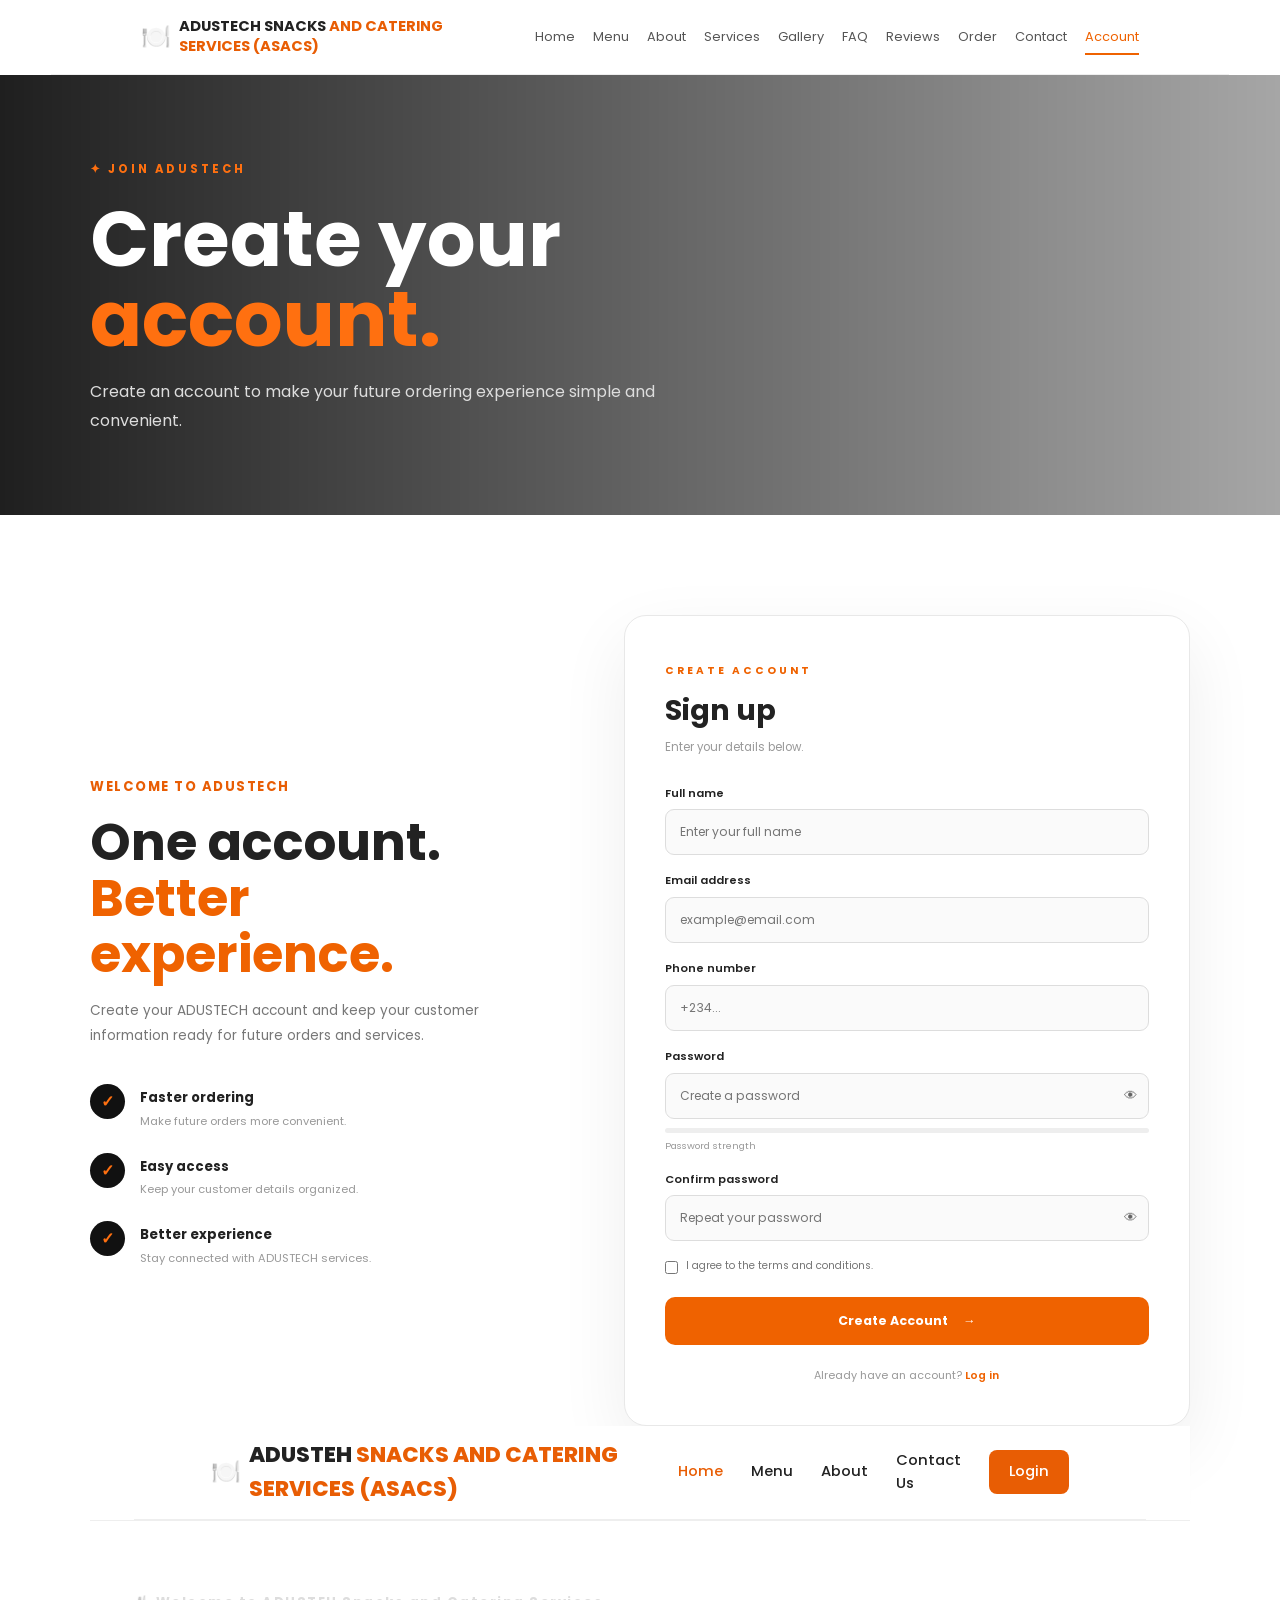
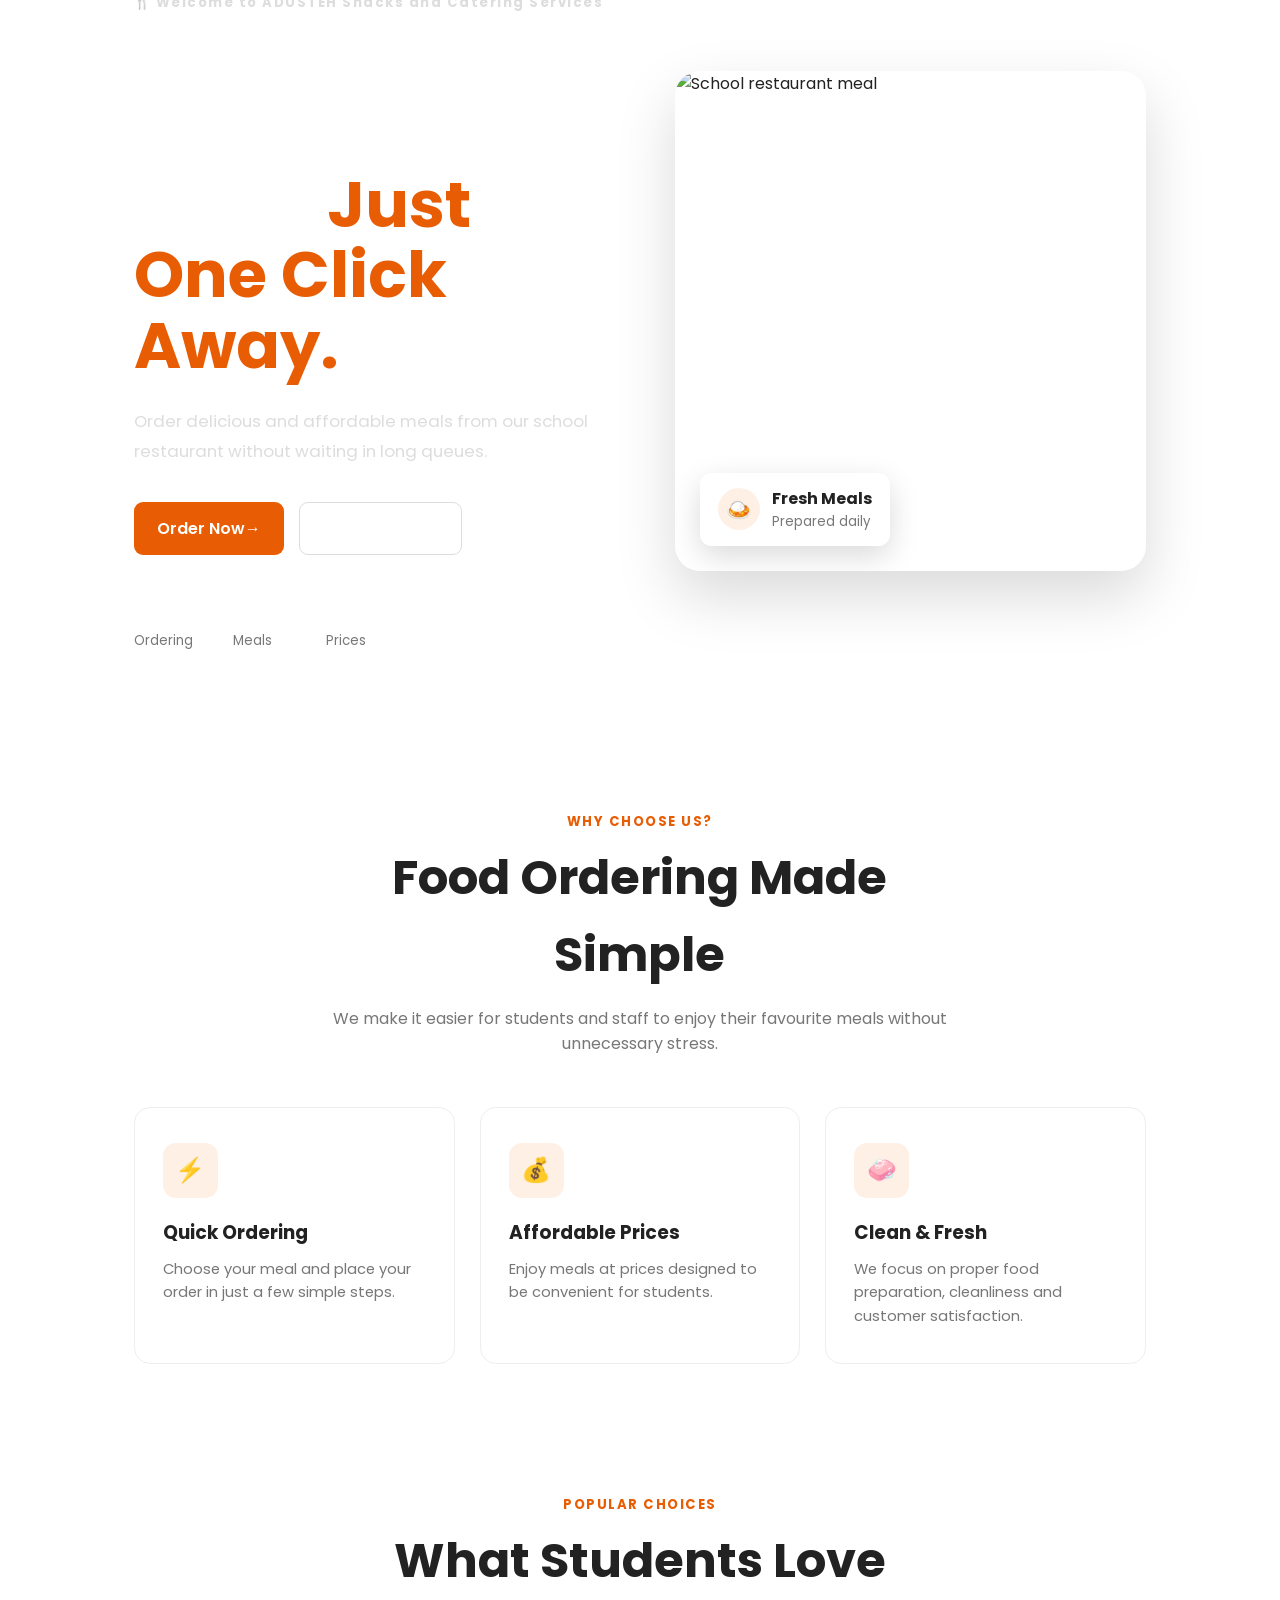
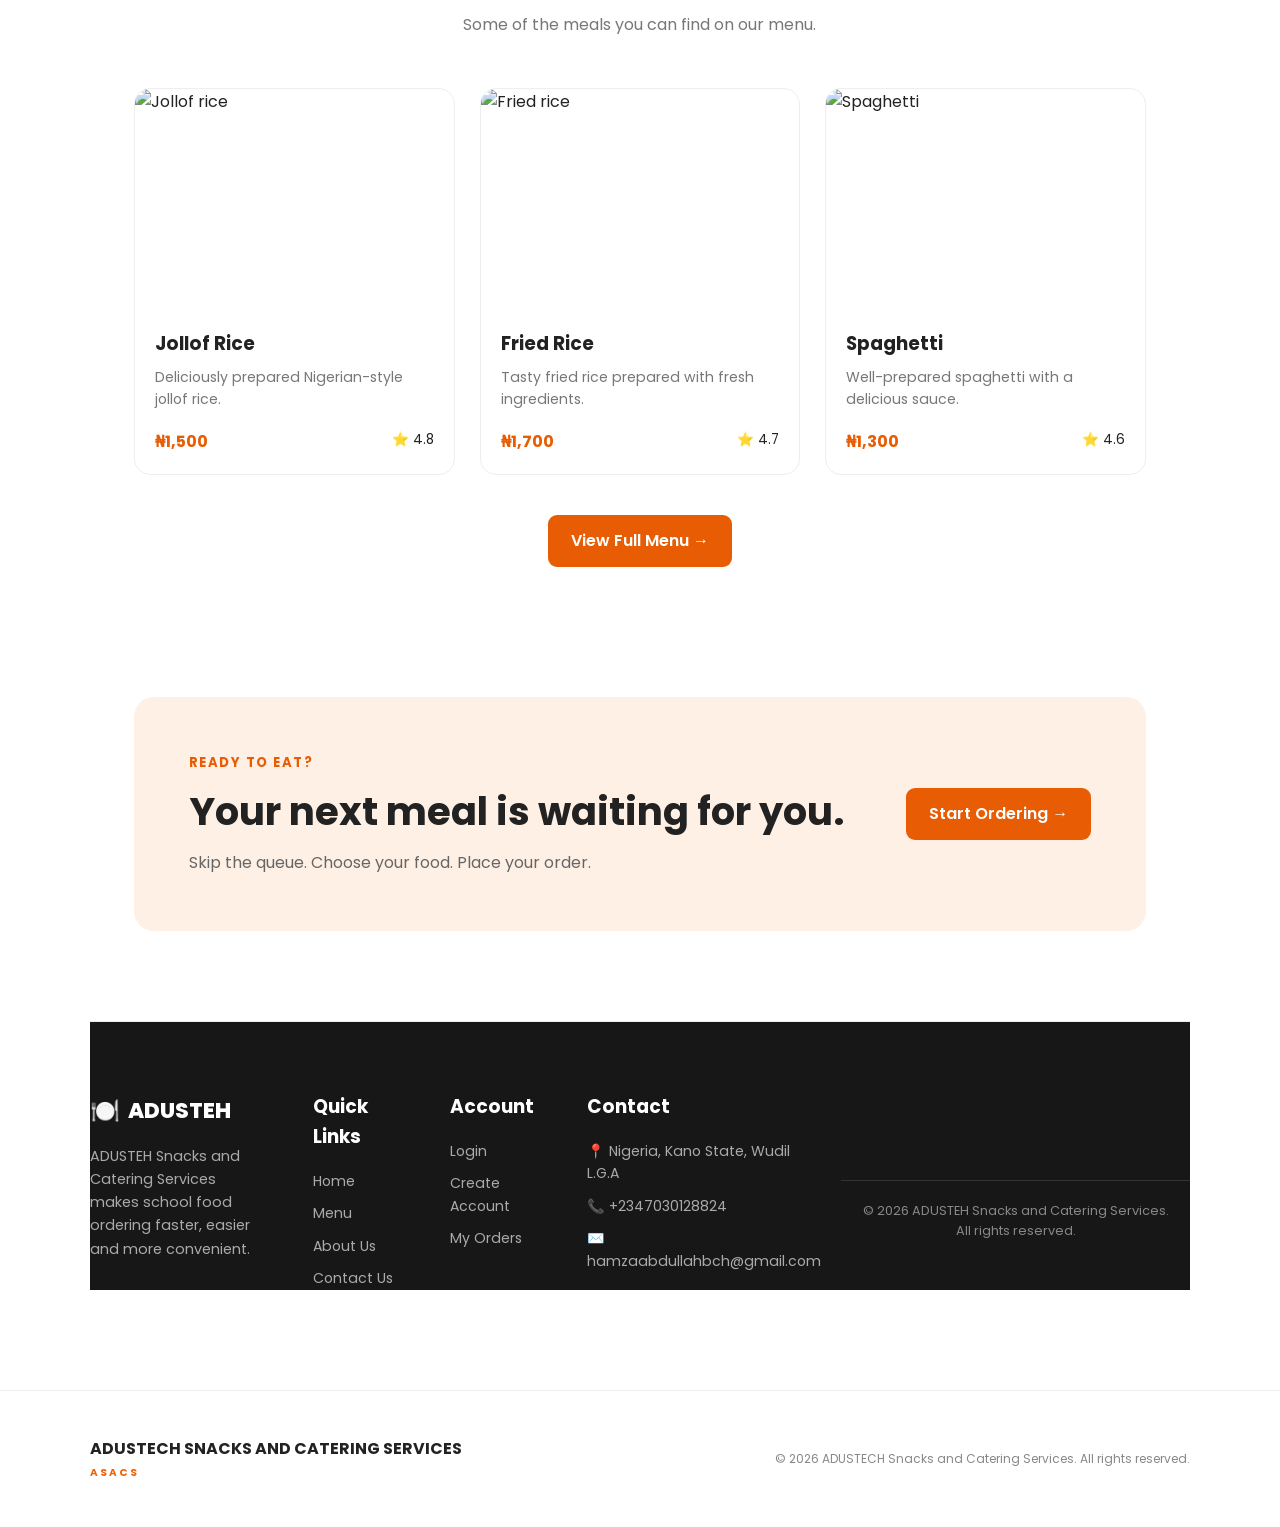
==== account.html @ 2517ccbc "Add files via upload" ====
<!DOCTYPE html>
<html lang="en">

<head>

    <meta charset="UTF-8">

    <meta name="viewport"
          content="width=device-width, initial-scale=1.0">

    <title>
        Create Account | ADUSTECH Snacks and Catering Services
    </title>

    <link rel="stylesheet" href="account.css">

    <link rel="preconnect"
          href="https://fonts.googleapis.com">

    <link rel="preconnect"
          href="https://fonts.gstatic.com"
          crossorigin>

    <link href="https://fonts.googleapis.com/css2?family=Poppins:wght@400;500;600;700;800&display=swap"
          rel="stylesheet">

</head>


<body>


<!-- ================= NAVBAR ================= -->

<header class="navbar">

    <a href="index.html" class="logo">

        <span class="logo-icon">
            🍽️
        </span>

        <span class="logo-name">

            <strong>
                ADUSTECH SNACKS
                <span>AND CATERING</span>
            </strong>

            <strong>
                <span>SERVICES (ASACS)</span>
            </strong>

        </span>

    </a>


    <button
        class="menu-toggle"
        id="menuToggle"
        aria-label="Open navigation">

        ☰

    </button>


    <nav id="navMenu">

        <a href="index.html">Home</a>

        <a href="menu.html">Menu</a>

        <a href="about.html">About</a>

        <a href="services.html">Services</a>

        <a href="gallery.html">Gallery</a>

        <a href="faq.html">FAQ</a>

        <a href="testimonials.html">Reviews</a>

        <a href="order.html">Order</a>

        <a href="contact.html">Contact</a>

        <a href="account.html" class="active">
            Account
        </a>

    </nav>

</header>



<!-- ================= ACCOUNT HERO ================= -->

<section class="account-hero">

    <div class="hero-content">

        <span class="eyebrow">
            ✦ JOIN ADUSTECH
        </span>

        <h1>
            Create your
            <span>account.</span>
        </h1>

        <p>
            Create an account to make your future
            ordering experience simple and convenient.
        </p>

    </div>

</section>



<!-- ================= ACCOUNT SECTION ================= -->

<main class="account-section">


    <div class="account-container">


        <!-- LEFT INFORMATION -->

        <div class="account-info">

            <span class="section-label">
                WELCOME TO ADUSTECH
            </span>

            <h2>
                One account.
                <span>Better experience.</span>
            </h2>

            <p>
                Create your ADUSTECH account and keep
                your customer information ready for
                future orders and services.
            </p>


            <div class="benefit-list">


                <div class="benefit">

                    <div class="benefit-icon">
                        ✓
                    </div>

                    <div>

                        <strong>
                            Faster ordering
                        </strong>

                        <p>
                            Make future orders more convenient.
                        </p>

                    </div>

                </div>


                <div class="benefit">

                    <div class="benefit-icon">
                        ✓
                    </div>

                    <div>

                        <strong>
                            Easy access
                        </strong>

                        <p>
                            Keep your customer details organized.
                        </p>

                    </div>

                </div>


                <div class="benefit">

                    <div class="benefit-icon">
                        ✓
                    </div>

                    <div>

                        <strong>
                            Better experience
                        </strong>

                        <p>
                            Stay connected with ADUSTECH services.
                        </p>

                    </div>

                </div>

            </div>

        </div>



        <!-- SIGN UP FORM -->

        <div class="account-card">

            <div class="card-heading">

                <span>
                    CREATE ACCOUNT
                </span>

                <h2>
                    Sign up
                </h2>

                <p>
                    Enter your details below.
                </p>

            </div>


            <form id="accountForm">


                <div class="input-group">

                    <label for="fullName">
                        Full name
                    </label>

                    <input
                        type="text"
                        id="fullName"
                        placeholder="Enter your full name"
                        required>

                </div>


                <div class="input-group">

                    <label for="email">
                        Email address
                    </label>

                    <input
                        type="email"
                        id="email"
                        placeholder="example@email.com"
                        required>

                </div>


                <div class="input-group">

                    <label for="phone">
                        Phone number
                    </label>

                    <input
                        type="tel"
                        id="phone"
                        placeholder="+234..."
                        required>

                </div>


                <div class="input-group">

                    <label for="password">
                        Password
                    </label>

                    <div class="password-box">

                        <input
                            type="password"
                            id="password"
                            placeholder="Create a password"
                            required>

                        <button
                            type="button"
                            class="show-password"
                            data-target="password">

                            👁

                        </button>

                    </div>

                </div>


                <div class="password-strength">

                    <div class="strength-bar">

                        <span id="strengthBar"></span>

                    </div>

                    <small id="strengthText">
                        Password strength
                    </small>

                </div>


                <div class="input-group">

                    <label for="confirmPassword">
                        Confirm password
                    </label>

                    <div class="password-box">

                        <input
                            type="password"
                            id="confirmPassword"
                            placeholder="Repeat your password"
                            required>

                        <button
                            type="button"
                            class="show-password"
                            data-target="confirmPassword">

                            👁

                        </button>

                    </div>

                </div>


                <label class="terms">

                    <input
                        type="checkbox"
                        id="terms"
                        required>

                    <span>
                        I agree to the terms and conditions.
                    </span>

                </label>


                <button
                    type="submit"
                    class="create-button">

                    Create Account

                    <span>
                        →
                    </span>

                </button>


            </form>


            <p class="login-note">

                Already have an account?

                <a href="login.html">
                    Log in
                </a>

            </p>

        </div>

    </div><!DOCTYPE html>
<html lang="en">
<head>
    <meta charset="UTF-8">
    <meta name="viewport" content="width=device-width, initial-scale=1.0">

    <title>ADUSTEH Snacks and Catering Services | School Restaurant</title>

    <link rel="stylesheet" href="style.css">

    <!-- Google Font -->
    <link rel="preconnect" href="https://fonts.googleapis.com">
    <link rel="preconnect" href="https://fonts.gstatic.com" crossorigin>
    <link
        href="https://fonts.googleapis.com/css2?family=Poppins:wght@400;500;600;700;800&display=swap"
        rel="stylesheet"
    >
</head>

<body>

    <!-- ================= NAVIGATION ================= -->

    <header class="header">
        <nav class="navbar">

            <a href="index.html" class="logo">
                <span class="logo-icon">🍽️</span>
                <span>ADUSTEH <span>SNACKS AND CATERING SERVICES (ASACS)</span></span>
            </a>

            <button class="menu-toggle" id="menuToggle" aria-label="Open menu">
                ☰
            </button>

            <div class="nav-links" id="navLinks">
                <a href="index.html" class="active">Home</a>
                <a href="menu.html">Menu</a>
                <a href="about.html">About</a>
                <a href="contact.html">Contact Us</a>

                <a href="login.html" class="login-btn">
                    Login
                </a>
            </div>

        </nav>
    </header>


    <!-- ================= HERO SECTION ================= -->

    <main>

        <section class="hero">

            <div class="hero-content">

                <p class="welcome-text">
                    🍴 Welcome to ADUSTEH Snacks and Catering Services
                </p>

                <h1>
                    Your Favourite Food,
                    <span>Just One Click Away.</span>
                </h1>

                <p class="hero-description">
                    Order delicious and affordable meals from our school
                    restaurant without waiting in long queues.
                </p>

                <div class="hero-buttons">
                    <a href="menu.html" class="primary-btn">
                        Order Now <span>→</span>
                    </a>

                    <a href="#popular" class="secondary-btn">
                        Explore Foods
                    </a>
                </div>

                <div class="hero-info">

                    <div class="info-item">
                        <strong>Fast</strong>
                        <small>Ordering</small>
                    </div>

                    <div class="info-item">
                        <strong>Fresh</strong>
                        <small>Meals</small>
                    </div>

                    <div class="info-item">
                        <strong>Fair</strong>
                        <small>Prices</small>
                    </div>

                </div>

            </div>


            <div class="hero-image">

                <div class="image-card">

                    <img
                        src="https://images.unsplash.com/photo-1517248135467-4c7edcad34c4?auto=format&fit=crop&w=900&q=80"
                        alt="School restaurant meal"
                    >

                    <div class="floating-card">

                        <div class="food-icon">
                            🍛
                        </div>

                        <div>
                            <strong>Fresh Meals</strong>
                            <small>Prepared daily</small>
                        </div>

                    </div>

                </div>

            </div>

        </section>


        <!-- ================= WHY ADUSTEH ================= -->

        <section class="why-us">

            <div class="section-heading">

                <p class="section-label">
                    WHY CHOOSE US?
                </p>

                <h2>
                    Food Ordering Made Simple
                </h2>

                <p>
                    We make it easier for students and staff to enjoy their
                    favourite meals without unnecessary stress.
                </p>

            </div>


            <div class="features">

                <article class="feature-card">

                    <div class="feature-icon">
                        ⚡
                    </div>

                    <h3>Quick Ordering</h3>

                    <p>
                        Choose your meal and place your order in just a few
                        simple steps.
                    </p>

                </article>


                <article class="feature-card">

                    <div class="feature-icon">
                        💰
                    </div>

                    <h3>Affordable Prices</h3>

                    <p>
                        Enjoy meals at prices designed to be convenient for
                        students.
                    </p>

                </article>


                <article class="feature-card">

                    <div class="feature-icon">
                        🧼
                    </div>

                    <h3>Clean & Fresh</h3>

                    <p>
                        We focus on proper food preparation, cleanliness and
                        customer satisfaction.
                    </p>

                </article>

            </div>

        </section>


        <!-- ================= POPULAR FOODS ================= -->

        <section class="popular" id="popular">

            <div class="section-heading">

                <p class="section-label">
                    POPULAR CHOICES
                </p>

                <h2>
                    What Students Love
                </h2>

                <p>
                    Some of the meals you can find on our menu.
                </p>

            </div>


            <div class="food-preview">

                <article class="food-card">

                    <img
                        src="https://images.unsplash.com/photo-1603133872878-684f208fb84b?auto=format&fit=crop&w=600&q=80"
                        alt="Jollof rice"
                    >

                    <div class="food-content">

                        <h3>Jollof Rice</h3>

                        <p>
                            Deliciously prepared Nigerian-style jollof rice.
                        </p>

                        <div class="food-bottom">
                            <strong>₦1,500</strong>
                            <span>⭐ 4.8</span>
                        </div>

                    </div>

                </article>


                <article class="food-card">

                    <img
                        src="https://images.unsplash.com/photo-1512058564366-18510be2db19?auto=format&fit=crop&w=600&q=80"
                        alt="Fried rice"
                    >

                    <div class="food-content">

                        <h3>Fried Rice</h3>

                        <p>
                            Tasty fried rice prepared with fresh ingredients.
                        </p>

                        <div class="food-bottom">
                            <strong>₦1,700</strong>
                            <span>⭐ 4.7</span>
                        </div>

                    </div>

                </article>


                <article class="food-card">

                    <img
                        src="https://images.unsplash.com/photo-1473093295043-cdd812d0e601?auto=format&fit=crop&w=600&q=80"
                        alt="Spaghetti"
                    >

                    <div class="food-content">

                        <h3>Spaghetti</h3>

                        <p>
                            Well-prepared spaghetti with a delicious sauce.
                        </p>

                        <div class="food-bottom">
                            <strong>₦1,300</strong>
                            <span>⭐ 4.6</span>
                        </div>

                    </div>

                </article>

            </div>


            <div class="view-menu">
                <a href="menu.html" class="primary-btn">
                    View Full Menu →
                </a>
            </div>

        </section>


        <!-- ================= CALL TO ACTION ================= -->

        <section class="cta">

            <div>

                <p class="section-label">
                    READY TO EAT?
                </p>

                <h2>
                    Your next meal is waiting for you.
                </h2>

                <p>
                    Skip the queue. Choose your food. Place your order.
                </p>

            </div>

            <a href="menu.html" class="cta-btn">
                Start Ordering →
            </a>

        </section>

    </main>


    <!-- ================= FOOTER ================= -->

    <footer class="footer">

        <div class="footer-content">

            <div class="footer-brand">

                <a href="index.html" class="logo">
                    <span class="logo-icon">🍽️</span>
                    <span>ADUSTEH</span>
                </a>

                <p>
                    ADUSTEH Snacks and Catering Services makes school food
                    ordering faster, easier and more convenient.
                </p>

            </div>


            <div class="footer-column">

                <h3>Quick Links</h3>

                <a href="index.html">Home</a>
                <a href="menu.html">Menu</a>
                <a href="about.html">About Us</a>
                <a href="contact.html">Contact Us</a>

            </div>


            <div class="footer-column">

                <h3>Account</h3>

                <a href="login.html">Login</a>
                <a href="register.html">Create Account</a>
                <a href="orders.html">My Orders</a>

            </div>


            <div class="footer-column">

                <h3>Contact</h3>

                <p>📍 Nigeria, Kano State, Wudil L.G.A</p>
                <p>📞 +2347030128824</p>
                <p>✉️ hamzaabdullahbch@gmail.com</p>

            </div>

        </div>


        <div class="footer-bottom">

            <p>
                © <span id="currentYear"></span>
                ADUSTEH Snacks and Catering Services.
                All rights reserved.
            </p>

        </div>

    </footer>


    <script src="script.js"></script>

</body>
</html>

</main>



<!-- ================= SUCCESS MODAL ================= -->

<div
    class="modal"
    id="successModal">

    <div class="modal-card">

        <button
            class="close-modal"
            id="closeModal">

            ×

        </button>


        <div class="success-icon">
            ✓
        </div>


        <span>
            ACCOUNT READY
        </span>

        <h2>
            Welcome to ADUSTECH!
        </h2>

        <p>
            Your account information has passed
            the frontend validation successfully.
        </p>

        <button
            class="modal-button"
            id="modalOkay">

            Continue

        </button>

    </div>

</div>



<!-- ================= FOOTER ================= -->

<footer>

    <div class="footer-logo">

        <strong>
            ADUSTECH SNACKS AND CATERING SERVICES
        </strong>

        <span>
            ASACS
        </span>

    </div>


    <p>
        © 2026 ADUSTECH Snacks and Catering Services.
        All rights reserved.
    </p>

</footer>


<script src="https://cdn.jsdelivr.net/npm/@supabase/supabase-js@2"></script>
<script src="account.js"></script>

</body>

</html>
---- account.css ----
/* =========================
   GLOBAL
========================= */

* {
    margin: 0;
    padding: 0;
    box-sizing: border-box;
}

html {
    scroll-behavior: smooth;
}

body {
    font-family: "Poppins", sans-serif;
    background: #fafafa;
    color: #171717;
    overflow-x: hidden;
}

a {
    text-decoration: none;
    color: inherit;
}

button,
input {
    font-family: inherit;
}


/* =========================
   NAVBAR
========================= */

.navbar {
    position: sticky;
    top: 0;
    z-index: 1000;

    min-height: 78px;
    padding: 12px 7%;

    display: flex;
    align-items: center;
    justify-content: space-between;

    background: rgba(255,255,255,0.95);

    backdrop-filter: blur(15px);

    border-bottom: 1px solid #eee;
}

.logo {
    display: flex;
    align-items: center;
    gap: 10px;
}

.logo-icon {
    font-size: 1.8rem;
}

.logo-name {
    display: flex;
    flex-direction: column;

    font-size: 0.92rem;
    line-height: 1.35;
}

.logo-name strong span {
    color: #ef6200;
}

.navbar nav {
    display: flex;
    gap: 18px;
}

.navbar nav a {
    position: relative;

    color: #555;

    font-size: 0.8rem;

    transition: 0.3s;
}

.navbar nav a:hover,
.navbar nav a.active {
    color: #ef6200;
}

.navbar nav a.active::after {
    content: "";

    position: absolute;

    left: 0;
    bottom: -8px;

    width: 100%;
    height: 2px;

    background: #ef6200;
}

.menu-toggle {
    display: none;

    border: none;

    background: transparent;

    font-size: 1.7rem;

    cursor: pointer;
}


/* =========================
   HERO
========================= */

.account-hero {
    min-height: 48vh;

    display: flex;
    align-items: center;

    padding: 80px 7%;

    background:
        linear-gradient(
            90deg,
            rgba(0,0,0,0.88),
            rgba(0,0,0,0.35)
        ),
        url("images/account-hero.jpg");

    background-size: cover;
    background-position: center;
}

.hero-content {
    max-width: 700px;

    color: white;

    animation: heroReveal 1s ease forwards;
}

.eyebrow {
    color: #ff7010;

    font-size: 0.72rem;
    font-weight: 700;

    letter-spacing: 3px;
}

.hero-content h1 {
    margin: 18px 0;

    font-size: clamp(2.8rem, 6vw, 5rem);

    line-height: 1.05;
}

.hero-content h1 span {
    color: #ff7010;
}

.hero-content p {
    max-width: 580px;

    color: #ddd;

    line-height: 1.8;
}


/* =========================
   ACCOUNT SECTION
========================= */

.account-section {
    padding: 100px 7%;
}

.account-container {
    max-width: 1100px;

    margin: auto;

    display: grid;

    grid-template-columns: 0.9fr 1.1fr;

    gap: 70px;

    align-items: center;
}


/* =========================
   INFORMATION
========================= */

.account-info {
    animation: slideLeft 0.8s ease;
}

.section-label {
    color: #ef6200;

    font-size: 0.7rem;
    font-weight: 700;

    letter-spacing: 3px;
}

.account-info h2 {
    margin: 15px 0;

    font-size: clamp(2.2rem, 4vw, 3.5rem);

    line-height: 1.1;
}

.account-info h2 span {
    color: #ef6200;
}

.account-info > p {
    color: #777;

    font-size: 0.85rem;

    line-height: 1.9;
}


.benefit-list {
    margin-top: 35px;

    display: flex;

    flex-direction: column;

    gap: 22px;
}

.benefit {
    display: flex;

    gap: 15px;

    align-items: flex-start;
}

.benefit-icon {
    width: 35px;
    height: 35px;

    flex-shrink: 0;

    display: flex;

    align-items: center;
    justify-content: center;

    border-radius: 50%;

    background: #111;

    color: #ff7010;

    font-weight: 700;
}

.benefit strong {
    font-size: 0.82rem;
}

.benefit p {
    margin-top: 3px;

    color: #999;

    font-size: 0.7rem;

    line-height: 1.6;
}


/* =========================
   ACCOUNT CARD
========================= */

.account-card {
    padding: 40px;

    border: 1px solid #e8e8e8;

    border-radius: 22px;

    background: white;

    box-shadow:
        0 25px 70px rgba(0,0,0,0.07);

    animation: slideRight 0.8s ease;
}

.card-heading {
    margin-bottom: 28px;
}

.card-heading > span {
    color: #ef6200;

    font-size: 0.65rem;
    font-weight: 700;

    letter-spacing: 3px;
}

.card-heading h2 {
    margin: 5px 0;

    font-size: 1.8rem;
}

.card-heading p {
    color: #999;

    font-size: 0.72rem;
}


/* =========================
   FORM
========================= */

#accountForm {
    display: flex;

    flex-direction: column;

    gap: 17px;
}

.input-group {
    display: flex;

    flex-direction: column;

    gap: 7px;
}

.input-group label {
    font-size: 0.7rem;

    font-weight: 600;
}

.input-group input {
    width: 100%;

    padding: 13px 14px;

    border: 1px solid #ddd;

    border-radius: 9px;

    outline: none;

    background: #fafafa;

    color: #222;

    font-size: 0.76rem;

    transition: 0.3s;
}

.input-group input:focus {
    border-color: #ef6200;

    background: white;

    box-shadow:
        0 0 0 3px rgba(239,98,0,0.08);
}


/* =========================
   PASSWORD
========================= */

.password-box {
    position: relative;
}

.password-box input {
    padding-right: 50px;
}

.show-password {
    position: absolute;

    top: 50%;
    right: 12px;

    transform: translateY(-50%);

    border: none;

    background: transparent;

    cursor: pointer;

    opacity: 0.6;
}


/* =========================
   PASSWORD STRENGTH
========================= */

.password-strength {
    margin-top: -8px;
}

.strength-bar {
    height: 5px;

    overflow: hidden;

    border-radius: 10px;

    background: #eee;
}

.strength-bar span {
    display: block;

    width: 0;
    height: 100%;

    border-radius: 10px;

    background: #ef6200;

    transition: 0.3s;
}

.password-strength small {
    display: block;

    margin-top: 5px;

    color: #999;

    font-size: 0.6rem;
}


/* =========================
   TERMS
========================= */

.terms {
    display: flex;

    align-items: flex-start;

    gap: 8px;

    color: #777;

    font-size: 0.65rem;

    cursor: pointer;
}

.terms input {
    margin-top: 3px;

    accent-color: #ef6200;
}


/* =========================
   BUTTON
========================= */

.create-button {
    margin-top: 5px;

    padding: 15px;

    display: flex;

    align-items: center;
    justify-content: center;

    gap: 15px;

    border: none;

    border-radius: 10px;

    background: #ef6200;

    color: white;

    font-size: 0.78rem;
    font-weight: 700;

    cursor: pointer;

    transition: 0.3s;
}

.create-button:hover {
    background: #111;

    transform: translateY(-3px);

    box-shadow:
        0 15px 30px rgba(0,0,0,0.12);
}


/* =========================
   LOGIN NOTE
========================= */

.login-note {
    margin-top: 22px;

    text-align: center;

    color: #999;

    font-size: 0.68rem;
}

.login-note a {
    color: #ef6200;

    font-weight: 600;
}


/* =========================
   MODAL
========================= */

.modal {
    position: fixed;

    inset: 0;

    z-index: 2000;

    display: none;

    align-items: center;
    justify-content: center;

    padding: 25px;

    background: rgba(0,0,0,0.7);

    backdrop-filter: blur(8px);
}

.modal.show {
    display: flex;

    animation: fadeIn 0.3s ease;
}

.modal-card {
    position: relative;

    width: 100%;
    max-width: 440px;

    padding: 45px 35px;

    text-align: center;

    border-radius: 22px;

    background: white;

    animation: modalIn 0.4s ease;
}

.close-modal {
    position: absolute;

    top: 15px;
    right: 18px;

    border: none;

    background: transparent;

    color: #777;

    font-size: 1.7rem;

    cursor: pointer;
}

.success-icon {
    width: 65px;
    height: 65px;

    margin: 0 auto 20px;

    display: flex;

    align-items: center;
    justify-content: center;

    border-radius: 50%;

    background: #111;

    color: #ff7010;

    font-size: 1.7rem;
}

.modal-card > span {
    color: #ef6200;

    font-size: 0.65rem;
    font-weight: 700;

    letter-spacing: 3px;
}

.modal-card h2 {
    margin: 8px 0;

    font-size: 1.9rem;
}

.modal-card p {
    color: #777;

    font-size: 0.75rem;

    line-height: 1.8;
}

.modal-button {
    margin-top: 25px;

    padding: 12px 30px;

    border: none;

    border-radius: 8px;

    background: #ef6200;

    color: white;

    font-weight: 600;

    cursor: pointer;
}


/* =========================
   FOOTER
========================= */

footer {
    padding: 45px 7%;

    display: flex;

    align-items: center;
    justify-content: space-between;

    gap: 20px;

    border-top: 1px solid #eee;
}

.footer-logo {
    display: flex;

    flex-direction: column;
}

.footer-logo strong {
    font-size: 1rem;
}

.footer-logo span {
    margin-top: 4px;

    color: #ef6200;

    font-size: 0.65rem;
    font-weight: 700;

    letter-spacing: 2px;
}

footer p {
    color: #888;

    font-size: 0.75rem;
}


/* =========================
   ANIMATIONS
========================= */

@keyframes heroReveal {

    from {
        opacity: 0;
        transform: translateY(35px);
    }

    to {
        opacity: 1;
        transform: translateY(0);
    }

}

@keyframes slideLeft {

    from {
        opacity: 0;
        transform: translateX(-35px);
    }

    to {
        opacity: 1;
        transform: translateX(0);
    }

}

@keyframes slideRight {

    from {
        opacity: 0;
        transform: translateX(35px);
    }

    to {
        opacity: 1;
        transform: translateX(0);
    }

}

@keyframes fadeIn {

    from {
        opacity: 0;
    }

    to {
        opacity: 1;
    }

}

@keyframes modalIn {

    from {
        opacity: 0;
        transform: translateY(25px) scale(0.95);
    }

    to {
        opacity: 1;
        transform: translateY(0) scale(1);
    }

}


/* =========================
   RESPONSIVE
========================= */

@media (max-width: 1050px) {

    .navbar nav {
        gap: 11px;
    }

    .account-container {
        grid-template-columns: 1fr;

        max-width: 700px;

        gap: 45px;
    }

}


@media (max-width: 700px) {

    .navbar {
        min-height: 72px;
    }

    .menu-toggle {
        display: block;
    }

    .navbar nav {
        position: absolute;

        top: 100%;
        left: 0;
        right: 0;

        display: none;

        flex-direction: column;

        padding: 25px 7%;

        background: white;

        border-bottom: 1px solid #eee;
    }

    .navbar nav.show {
        display: flex;
    }

    .account-hero {
        min-height: 60vh;
    }

    .account-section {
        padding: 75px 5%;
    }

    .account-card {
        padding: 28px 20px;
    }

    footer {
        padding: 40px 5%;

        flex-direction: column;

        align-items: flex-start;
    }

}
---- style.css ----
/* ================= GENERAL RESET ================= */

* {
    margin: 0;
    padding: 0;
    box-sizing: border-box;
}

html {
    scroll-behavior: smooth;
}

body {
    font-family: "Poppins", sans-serif;
    color: #222;
    background: #fff;
    line-height: 1.6;
}

a {
    text-decoration: none;
    color: inherit;
}

img {
    width: 100%;
    display: block;
}


/* ================= NAVIGATION ================= */

.header {
    position: sticky;
    top: 0;
    z-index: 1000;
    background: rgba(255, 255, 255, 0.95);
    border-bottom: 1px solid #eeeeee;
    backdrop-filter: blur(10px);
}

.navbar {
    width: min(1180px, 92%);
    margin: auto;

    min-height: 75px;

    display: flex;
    align-items: center;
    justify-content: space-between;
}

.logo {
    display: flex;
    align-items: center;
    gap: 8px;

    font-size: 1.35rem;
    font-weight: 800;
}

.logo-icon {
    font-size: 1.5rem;
}

.logo span span {
    color: #e85d04;
}

.nav-links {
    display: flex;
    align-items: center;
    gap: 28px;
}

.nav-links a {
    font-size: 0.92rem;
    font-weight: 500;
    transition: 0.3s;
}

.nav-links a:hover,
.nav-links .active {
    color: #e85d04;
}

.login-btn {
    padding: 10px 20px;
    border-radius: 8px;

    color: white !important;
    background: #e85d04;

    transition: 0.3s;
}

.login-btn:hover {
    background: #c94f03;
}

.menu-toggle {
    display: none;

    border: none;
    background: transparent;

    font-size: 1.6rem;
    cursor: pointer;
}


/* ================= HERO ================= */

.hero {
    width: min(1180px, 92%);
    margin: auto;

    min-height: 650px;

    display: grid;
    grid-template-columns: 1fr 1fr;

    align-items: center;
    gap: 70px;

    padding: 70px 0;
}

.welcome-text,
.section-label {
    color: #e85d04;

    font-size: 0.82rem;
    font-weight: 700;

    letter-spacing: 1.5px;
}

.hero h1 {
    margin-top: 15px;

    font-size: clamp(2.5rem, 5vw, 4.5rem);
    line-height: 1.1;
}

.hero h1 span {
    color: #e85d04;
}

.hero-description {
    max-width: 560px;

    margin-top: 25px;

    color: #666;
    font-size: 1.05rem;
}

.hero-buttons {
    display: flex;
    gap: 15px;

    margin-top: 35px;
}

.primary-btn,
.secondary-btn,
.cta-btn {
    display: inline-flex;
    align-items: center;
    justify-content: center;

    padding: 13px 23px;

    border-radius: 9px;

    font-weight: 600;

    transition: 0.3s;
}

.primary-btn {
    color: white;
    background: #e85d04;
}

.primary-btn:hover {
    transform: translateY(-3px);
    background: #c94f03;
}

.secondary-btn {
    border: 1px solid #ddd;
    background: white;
}

.secondary-btn:hover {
    border-color: #e85d04;
    color: #e85d04;
}

.hero-info {
    display: flex;
    gap: 40px;

    margin-top: 45px;
}

.info-item {
    display: flex;
    flex-direction: column;
}

.info-item strong {
    font-size: 1.15rem;
}

.info-item small {
    color: #777;
}


/* ================= HERO IMAGE ================= */

.hero-image {
    position: relative;
}

.image-card {
    position: relative;

    overflow: hidden;

    border-radius: 25px;

    box-shadow: 0 25px 60px rgba(0, 0, 0, 0.15);
}

.image-card > img {
    height: 500px;
    object-fit: cover;
}

.floating-card {
    position: absolute;

    left: 25px;
    bottom: 25px;

    display: flex;
    align-items: center;
    gap: 12px;

    padding: 13px 18px;

    border-radius: 12px;

    background: rgba(255, 255, 255, 0.95);

    box-shadow: 0 10px 30px rgba(0, 0, 0, 0.15);
}

.food-icon {
    width: 42px;
    height: 42px;

    display: grid;
    place-items: center;

    border-radius: 50%;

    background: #fff0e5;

    font-size: 1.3rem;
}

.floating-card div:last-child {
    display: flex;
    flex-direction: column;
}

.floating-card small {
    color: #777;
}


/* ================= SECTION COMMON ================= */

.why-us,
.popular {
    width: min(1180px, 92%);
    margin: auto;

    padding: 90px 0;
}

.section-heading {
    max-width: 650px;
    margin: 0 auto 50px;

    text-align: center;
}

.section-heading h2 {
    margin-top: 8px;

    font-size: clamp(2rem, 4vw, 3rem);
}

.section-heading > p:last-child {
    margin-top: 12px;
    color: #777;
}


/* ================= FEATURES ================= */

.features {
    display: grid;
    grid-template-columns: repeat(3, 1fr);
    gap: 25px;
}

.feature-card {
    padding: 35px 28px;

    border: 1px solid #eeeeee;
    border-radius: 16px;

    transition: 0.3s;
}

.feature-card:hover {
    transform: translateY(-7px);

    border-color: #f3c6a5;

    box-shadow: 0 15px 35px rgba(0, 0, 0, 0.07);
}

.feature-icon {
    width: 55px;
    height: 55px;

    display: grid;
    place-items: center;

    margin-bottom: 20px;

    border-radius: 13px;

    background: #fff0e5;

    font-size: 1.5rem;
}

.feature-card h3 {
    margin-bottom: 10px;
}

.feature-card p {
    color: #777;
    font-size: 0.92rem;
}


/* ================= POPULAR FOODS ================= */

.popular {
    padding-top: 40px;
}

.food-preview {
    display: grid;
    grid-template-columns: repeat(3, 1fr);
    gap: 25px;
}

.food-card {
    overflow: hidden;

    border: 1px solid #eeeeee;
    border-radius: 16px;

    background: white;

    transition: 0.3s;
}

.food-card:hover {
    transform: translateY(-7px);

    box-shadow: 0 15px 35px rgba(0, 0, 0, 0.08);
}

.food-card img {
    height: 220px;
    object-fit: cover;
}

.food-content {
    padding: 20px;
}

.food-content h3 {
    margin-bottom: 7px;
}

.food-content p {
    color: #777;

    font-size: 0.88rem;
}

.food-bottom {
    display: flex;
    justify-content: space-between;

    margin-top: 18px;
}

.food-bottom strong {
    color: #e85d04;
}

.food-bottom span {
    font-size: 0.85rem;
}

.view-menu {
    text-align: center;
    margin-top: 40px;
}


/* ================= CALL TO ACTION ================= */

.cta {
    width: min(1180px, 92%);
    margin: 40px auto 90px;

    padding: 55px;

    display: flex;
    align-items: center;
    justify-content: space-between;
    gap: 30px;

    border-radius: 20px;

    background: #fff0e5;
}

.cta h2 {
    margin: 8px 0;

    font-size: clamp(1.8rem, 3vw, 2.7rem);
}

.cta p:last-child {
    color: #666;
}

.cta-btn {
    flex-shrink: 0;

    color: white;
    background: #e85d04;
}

.cta-btn:hover {
    background: #c94f03;
    transform: translateY(-3px);
}


/* ================= FOOTER ================= */

.footer {
    padding: 70px 0 0;

    background: #171717;
    color: white;
}

.footer-content {
    width: min(1180px, 92%);
    margin: auto;

    display: grid;
    grid-template-columns: 2fr 1fr 1fr 1.5fr;

    gap: 50px;
}

.footer-brand p {
    max-width: 320px;

    margin-top: 15px;

    color: #aaa;

    font-size: 0.9rem;
}

.footer-column {
    display: flex;
    flex-direction: column;
    gap: 10px;
}

.footer-column h3 {
    margin-bottom: 8px;
}

.footer-column a,
.footer-column p {
    color: #aaa;
    font-size: 0.88rem;
}

.footer-column a:hover {
    color: #e85d04;
}

.footer-bottom {
    margin-top: 60px;
    padding: 20px;

    border-top: 1px solid #333;

    text-align: center;
}

.footer-bottom p {
    color: #888;
    font-size: 0.8rem;
}


/* ================= RESPONSIVE ================= */

@media (max-width: 850px) {

    .menu-toggle {
        display: block;
    }

    .nav-links {
        position: absolute;

        top: 75px;
        left: 0;

        width: 100%;

        padding: 25px;

        display: none;
        flex-direction: column;
        align-items: stretch;

        background: white;

        border-bottom: 1px solid #eee;
    }

    .nav-links.show {
        display: flex;
    }

    .nav-links a {
        padding: 8px 0;
    }

    .login-btn {
        text-align: center;
    }

    .hero {
        grid-template-columns: 1fr;

        gap: 50px;

        padding-top: 50px;
    }

    .hero-content {
        text-align: center;
    }

    .hero-description {
        margin-left: auto;
        margin-right: auto;
    }

    .hero-buttons {
        justify-content: center;
    }

    .hero-info {
        justify-content: center;
    }

    .features,
    .food-preview {
        grid-template-columns: 1fr;
    }

    .food-card {
        max-width: 500px;
        margin: auto;
    }

    .cta {
        flex-direction: column;
        text-align: center;
    }

    .footer-content {
        grid-template-columns: 1fr 1fr;
    }
}


@media (max-width: 550px) {

    .hero h1 {
        font-size: 2.5rem;
    }

    .hero-buttons {
        flex-direction: column;
    }

    .hero-buttons a {
        width: 100%;
    }

    .hero-info {
        gap: 20px;
    }

    .image-card > img {
        height: 350px;
    }

    .cta {
        padding: 35px 25px;
    }

    .footer-content {
        grid-template-columns: 1fr;
    }
}
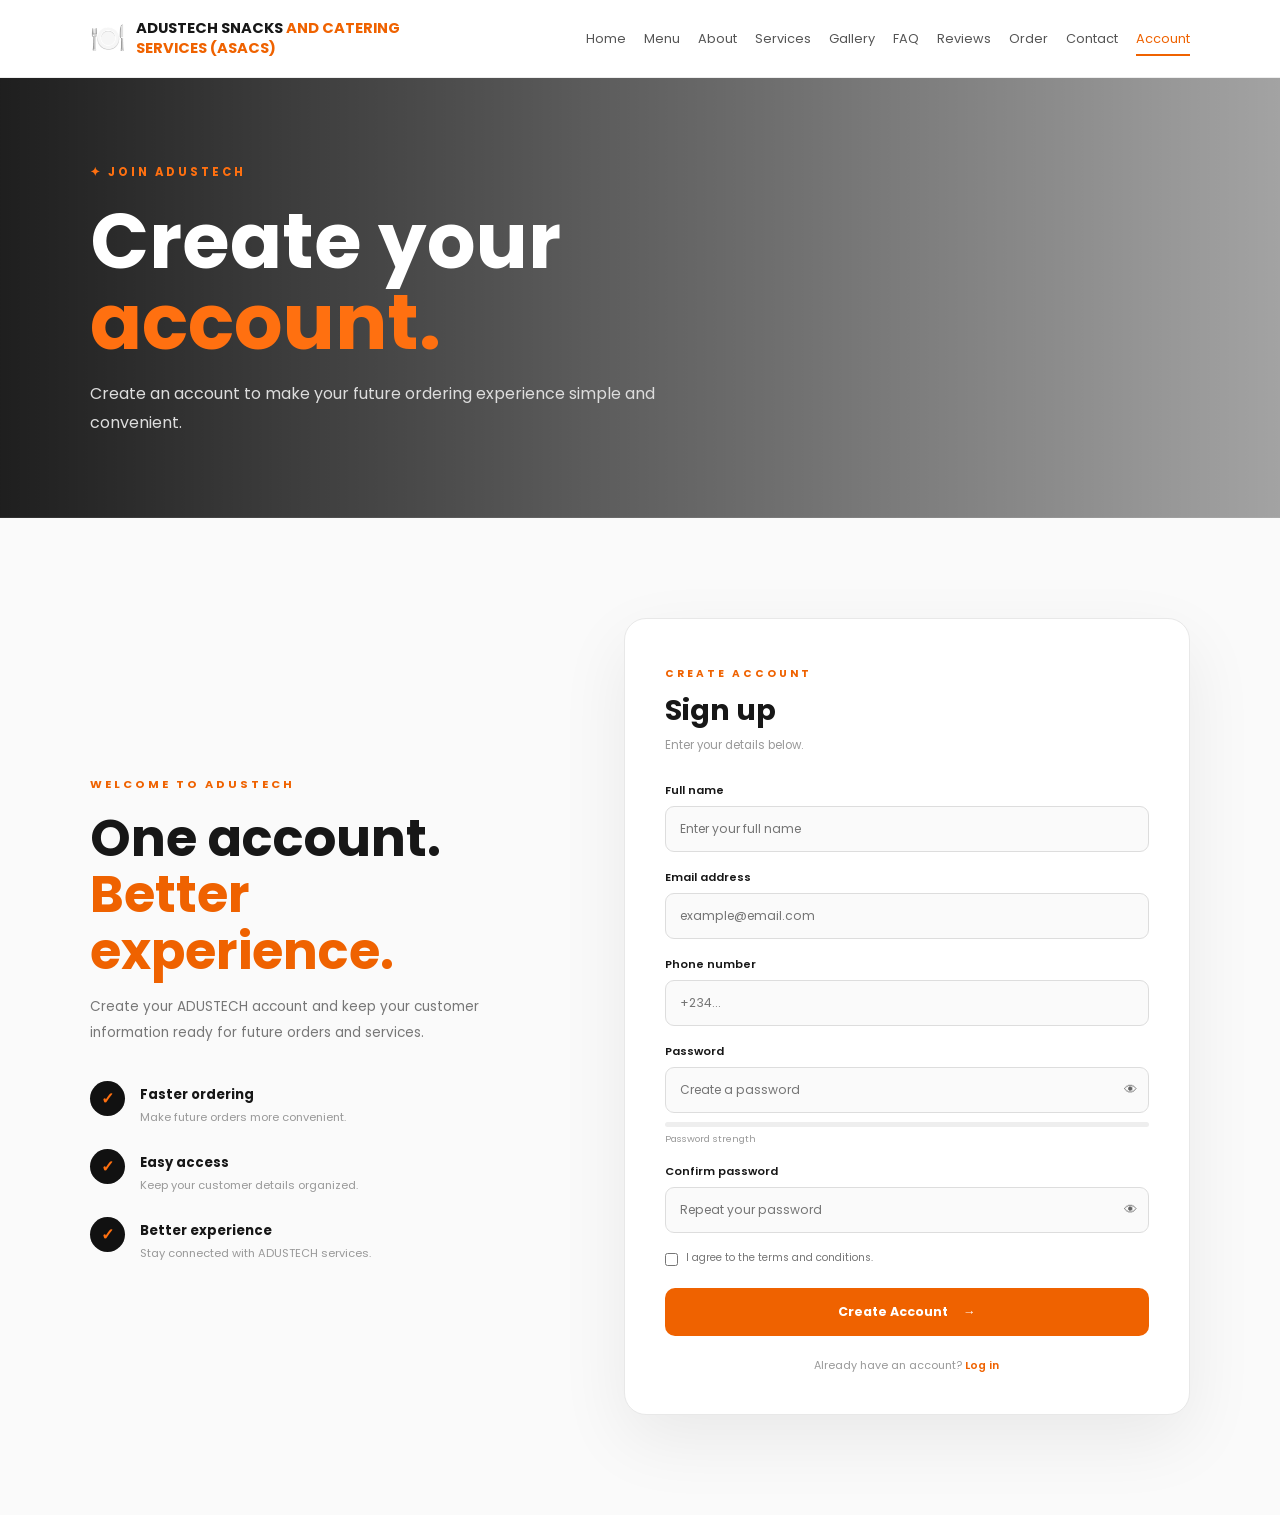
==== commit 1c4af2f6: "Update account.html" ====
--- a/account.html
+++ b/account.html
@@ -403,509 +403,10 @@
 
         </div>
 
-    </div><!DOCTYPE html>
-<html lang="en">
-<head>
-    <meta charset="UTF-8">
-    <meta name="viewport" content="width=device-width, initial-scale=1.0">
-
-    <title>ADUSTEH Snacks and Catering Services | School Restaurant</title>
-
-    <link rel="stylesheet" href="style.css">
-
-    <!-- Google Font -->
-    <link rel="preconnect" href="https://fonts.googleapis.com">
-    <link rel="preconnect" href="https://fonts.gstatic.com" crossorigin>
-    <link
-        href="https://fonts.googleapis.com/css2?family=Poppins:wght@400;500;600;700;800&display=swap"
-        rel="stylesheet"
-    >
-</head>
-
-<body>
-
-    <!-- ================= NAVIGATION ================= -->
-
-    <header class="header">
-        <nav class="navbar">
-
-            <a href="index.html" class="logo">
-                <span class="logo-icon">🍽️</span>
-                <span>ADUSTEH <span>SNACKS AND CATERING SERVICES (ASACS)</span></span>
-            </a>
-
-            <button class="menu-toggle" id="menuToggle" aria-label="Open menu">
-                ☰
-            </button>
-
-            <div class="nav-links" id="navLinks">
-                <a href="index.html" class="active">Home</a>
-                <a href="menu.html">Menu</a>
-                <a href="about.html">About</a>
-                <a href="contact.html">Contact Us</a>
-
-                <a href="login.html" class="login-btn">
-                    Login
-                </a>
-            </div>
-
-        </nav>
-    </header>
-
-
-    <!-- ================= HERO SECTION ================= -->
-
-    <main>
-
-        <section class="hero">
-
-            <div class="hero-content">
-
-                <p class="welcome-text">
-                    🍴 Welcome to ADUSTEH Snacks and Catering Services
-                </p>
-
-                <h1>
-                    Your Favourite Food,
-                    <span>Just One Click Away.</span>
-                </h1>
-
-                <p class="hero-description">
-                    Order delicious and affordable meals from our school
-                    restaurant without waiting in long queues.
-                </p>
-
-                <div class="hero-buttons">
-                    <a href="menu.html" class="primary-btn">
-                        Order Now <span>→</span>
-                    </a>
-
-                    <a href="#popular" class="secondary-btn">
-                        Explore Foods
-                    </a>
-                </div>
-
-                <div class="hero-info">
-
-                    <div class="info-item">
-                        <strong>Fast</strong>
-                        <small>Ordering</small>
-                    </div>
-
-                    <div class="info-item">
-                        <strong>Fresh</strong>
-                        <small>Meals</small>
-                    </div>
-
-                    <div class="info-item">
-                        <strong>Fair</strong>
-                        <small>Prices</small>
-                    </div>
-
-                </div>
-
-            </div>
-
-
-            <div class="hero-image">
-
-                <div class="image-card">
-
-                    <img
-                        src="https://images.unsplash.com/photo-1517248135467-4c7edcad34c4?auto=format&fit=crop&w=900&q=80"
-                        alt="School restaurant meal"
-                    >
-
-                    <div class="floating-card">
-
-                        <div class="food-icon">
-                            🍛
-                        </div>
-
-                        <div>
-                            <strong>Fresh Meals</strong>
-                            <small>Prepared daily</small>
-                        </div>
-
-                    </div>
-
-                </div>
-
-            </div>
-
-        </section>
-
-
-        <!-- ================= WHY ADUSTEH ================= -->
-
-        <section class="why-us">
-
-            <div class="section-heading">
-
-                <p class="section-label">
-                    WHY CHOOSE US?
-                </p>
-
-                <h2>
-                    Food Ordering Made Simple
-                </h2>
-
-                <p>
-                    We make it easier for students and staff to enjoy their
-                    favourite meals without unnecessary stress.
-                </p>
-
-            </div>
-
-
-            <div class="features">
-
-                <article class="feature-card">
-
-                    <div class="feature-icon">
-                        ⚡
-                    </div>
-
-                    <h3>Quick Ordering</h3>
-
-                    <p>
-                        Choose your meal and place your order in just a few
-                        simple steps.
-                    </p>
-
-                </article>
-
-
-                <article class="feature-card">
-
-                    <div class="feature-icon">
-                        💰
-                    </div>
-
-                    <h3>Affordable Prices</h3>
-
-                    <p>
-                        Enjoy meals at prices designed to be convenient for
-                        students.
-                    </p>
-
-                </article>
-
-
-                <article class="feature-card">
-
-                    <div class="feature-icon">
-                        🧼
-                    </div>
-
-                    <h3>Clean & Fresh</h3>
-
-                    <p>
-                        We focus on proper food preparation, cleanliness and
-                        customer satisfaction.
-                    </p>
-
-                </article>
-
-            </div>
-
-        </section>
-
-
-        <!-- ================= POPULAR FOODS ================= -->
-
-        <section class="popular" id="popular">
-
-            <div class="section-heading">
-
-                <p class="section-label">
-                    POPULAR CHOICES
-                </p>
-
-                <h2>
-                    What Students Love
-                </h2>
-
-                <p>
-                    Some of the meals you can find on our menu.
-                </p>
-
-            </div>
-
-
-            <div class="food-preview">
-
-                <article class="food-card">
-
-                    <img
-                        src="https://images.unsplash.com/photo-1603133872878-684f208fb84b?auto=format&fit=crop&w=600&q=80"
-                        alt="Jollof rice"
-                    >
-
-                    <div class="food-content">
-
-                        <h3>Jollof Rice</h3>
-
-                        <p>
-                            Deliciously prepared Nigerian-style jollof rice.
-                        </p>
-
-                        <div class="food-bottom">
-                            <strong>₦1,500</strong>
-                            <span>⭐ 4.8</span>
-                        </div>
-
-                    </div>
-
-                </article>
-
-
-                <article class="food-card">
-
-                    <img
-                        src="https://images.unsplash.com/photo-1512058564366-18510be2db19?auto=format&fit=crop&w=600&q=80"
-                        alt="Fried rice"
-                    >
-
-                    <div class="food-content">
-
-                        <h3>Fried Rice</h3>
-
-                        <p>
-                            Tasty fried rice prepared with fresh ingredients.
-                        </p>
-
-                        <div class="food-bottom">
-                            <strong>₦1,700</strong>
-                            <span>⭐ 4.7</span>
-                        </div>
-
-                    </div>
-
-                </article>
-
-
-                <article class="food-card">
-
-                    <img
-                        src="https://images.unsplash.com/photo-1473093295043-cdd812d0e601?auto=format&fit=crop&w=600&q=80"
-                        alt="Spaghetti"
-                    >
-
-                    <div class="food-content">
-
-                        <h3>Spaghetti</h3>
-
-                        <p>
-                            Well-prepared spaghetti with a delicious sauce.
-                        </p>
-
-                        <div class="food-bottom">
-                            <strong>₦1,300</strong>
-                            <span>⭐ 4.6</span>
-                        </div>
-
-                    </div>
-
-                </article>
-
-            </div>
-
-
-            <div class="view-menu">
-                <a href="menu.html" class="primary-btn">
-                    View Full Menu →
-                </a>
-            </div>
-
-        </section>
-
-
-        <!-- ================= CALL TO ACTION ================= -->
-
-        <section class="cta">
-
-            <div>
-
-                <p class="section-label">
-                    READY TO EAT?
-                </p>
-
-                <h2>
-                    Your next meal is waiting for you.
-                </h2>
-
-                <p>
-                    Skip the queue. Choose your food. Place your order.
-                </p>
-
-            </div>
-
-            <a href="menu.html" class="cta-btn">
-                Start Ordering →
-            </a>
-
-        </section>
-
-    </main>
-
-
-    <!-- ================= FOOTER ================= -->
-
-    <footer class="footer">
-
-        <div class="footer-content">
-
-            <div class="footer-brand">
-
-                <a href="index.html" class="logo">
-                    <span class="logo-icon">🍽️</span>
-                    <span>ADUSTEH</span>
-                </a>
-
-                <p>
-                    ADUSTEH Snacks and Catering Services makes school food
-                    ordering faster, easier and more convenient.
-                </p>
-
-            </div>
-
-
-            <div class="footer-column">
-
-                <h3>Quick Links</h3>
-
-                <a href="index.html">Home</a>
-                <a href="menu.html">Menu</a>
-                <a href="about.html">About Us</a>
-                <a href="contact.html">Contact Us</a>
-
-            </div>
-
-
-            <div class="footer-column">
-
-                <h3>Account</h3>
-
-                <a href="login.html">Login</a>
-                <a href="register.html">Create Account</a>
-                <a href="orders.html">My Orders</a>
-
-            </div>
-
-
-            <div class="footer-column">
-
-                <h3>Contact</h3>
-
-                <p>📍 Nigeria, Kano State, Wudil L.G.A</p>
-                <p>📞 +2347030128824</p>
-                <p>✉️ hamzaabdullahbch@gmail.com</p>
-
-            </div>
-
-        </div>
-
-
-        <div class="footer-bottom">
-
-            <p>
-                © <span id="currentYear"></span>
-                ADUSTEH Snacks and Catering Services.
-                All rights reserved.
-            </p>
-
-        </div>
-
-    </footer>
-
-
-    <script src="script.js"></script>
-
+    </div>
+    
+    
+
+</main>
 </body>
-</html>
-
-</main>
-
-
-
-<!-- ================= SUCCESS MODAL ================= -->
-
-<div
-    class="modal"
-    id="successModal">
-
-    <div class="modal-card">
-
-        <button
-            class="close-modal"
-            id="closeModal">
-
-            ×
-
-        </button>
-
-
-        <div class="success-icon">
-            ✓
-        </div>
-
-
-        <span>
-            ACCOUNT READY
-        </span>
-
-        <h2>
-            Welcome to ADUSTECH!
-        </h2>
-
-        <p>
-            Your account information has passed
-            the frontend validation successfully.
-        </p>
-
-        <button
-            class="modal-button"
-            id="modalOkay">
-
-            Continue
-
-        </button>
-
-    </div>
-
-</div>
-
-
-
-<!-- ================= FOOTER ================= -->
-
-<footer>
-
-    <div class="footer-logo">
-
-        <strong>
-            ADUSTECH SNACKS AND CATERING SERVICES
-        </strong>
-
-        <span>
-            ASACS
-        </span>
-
-    </div>
-
-
-    <p>
-        © 2026 ADUSTECH Snacks and Catering Services.
-        All rights reserved.
-    </p>
-
-</footer>
-
-
-<script src="https://cdn.jsdelivr.net/npm/@supabase/supabase-js@2"></script>
-<script src="account.js"></script>
-
-</body>
-
 </html>
